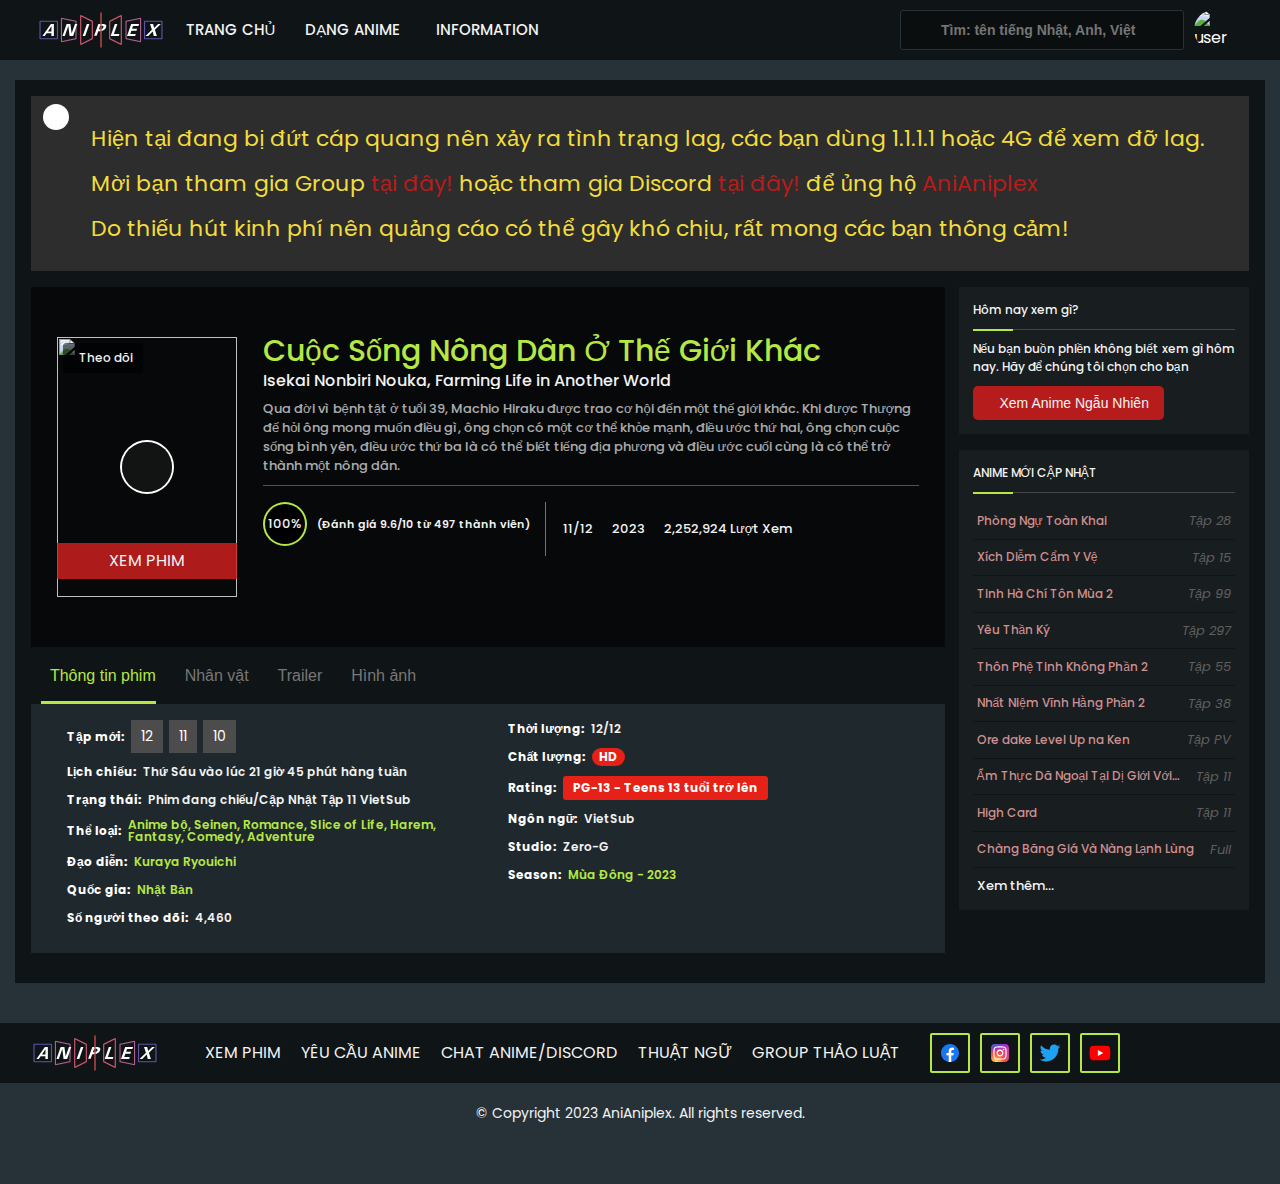
==== src/main/resources/UI/detail.html @ 804df95b "fisrt commit" ====
<!DOCTYPE html>
<html lang="en">
    <head>
        <meta charset="UTF-8" />
        <meta name="viewport" content="width=device-width, initial-scale=1.0" />
        <link rel="icon" href="./assets/images/zyro-ico.ico" type="image/x-icon" />
        <title>Anime Vietsub Online - AniAniplex</title>
        <link rel="stylesheet" href="./assets/css/GridSystem.css" />
        <link rel="stylesheet" href="./assets/css/base.css" />
        <link rel="stylesheet" href="./assets/css/navbar.css" />
        <link rel="stylesheet" href="./assets/css/container.css" />
        <link rel="stylesheet" href="./assets/css/detail.css" />
        <link
            rel="stylesheet"
            href="https://cdnjs.cloudflare.com/ajax/libs/font-awesome/6.3.0/css/all.min.css"
            integrity="sha512-SzlrxWUlpfuzQ+pcUCosxcglQRNAq/DZjVsC0lE40xsADsfeQoEypE+enwcOiGjk/bSuGGKHEyjSoQ1zVisanQ=="
            crossorigin="anonymous"
            referrerpolicy="no-referrer"
        />
        <script
            src="https://cdn.jsdelivr.net/npm/bootstrap@5.3.0-alpha1/dist/js/bootstrap.bundle.min.js"
            integrity="sha384-w76AqPfDkMBDXo30jS1Sgez6pr3x5MlQ1ZAGC+nuZB+EYdgRZgiwxhTBTkF7CXvN"
            crossorigin="anonymous"
        ></script>
    </head>
    <body>
        <nav class="navbar">
            <div class="wrapper">
                <div class="logo">
                    <a href="./index.html" class="logo-link"><img src="./assets/images/Aniplex-Logo.wine.svg" class="logo-img" alt="logo" /></a>
                </div>
                <input class="d-none" type="radio" name="slider" id="menu-btn" />
                <input class="d-none" type="radio" name="slider" id="close-btn" />
                <ul class="nav-links">
                    <label for="close-btn" class="btn close-btn"><i class="fas fa-times"></i></label>
                    <li class="nav__item-desktop hideOnDesktop">
                        <input class="d-none" type="checkbox" id="showDrop1" />
                        <label for="showDrop1" class="d-flex align-items-center user-name-mobile cursor-pointer flex-nowrap">
                            <div class="user-image">
                                <img src="https://cdn.discordapp.com/attachments/1059014105777848341/1089228843673469049/pixel_1.jpg" alt="user_image" />
                            </div>
                            <span>Chào Kobayashi!</span>
                            <i class="fa-solid fa-angle-down color-primary2"></i>
                        </label>
                        <ul class="drop-menu row mg-0 pt-10">
                            <li class="m-4 w-100">
                                <a href="./accountCenter.html"><i class="fa-solid fa-user"></i>Thông tin tài khoản</a>
                            </li>
                            <li class="m-4 w-100">
                                <a href="favorites.html"><i class="fa-solid fa-film"></i>Hộp phim</a>
                            </li>
                            <li class="m-4 w-100">
                                <a href="#"><i class="fa-solid fa-clock-rotate-left"></i>Lịch sử</a>
                            </li>
                            <li class="m-4 w-100">
                                <a href="#"><i class="fa-solid fa-right-from-bracket"></i>Thoát</a>
                            </li>
                        </ul>
                    </li>
                    <li><a href="#">TRANG CHỦ</a></li>
                    <li class="nav__item-desktop">
                        <a href="#" class="desktop-item">DẠNG ANIME <i class="fa-solid fa-angle-down iconNavDesktop"></i></a>
                        <input class="d-none" type="checkbox" id="showDrop2" />
                        <label for="showDrop2" class="mobile-item">DẠNG ANIME <i class="fa-solid fa-angle-down iconNavMobile"></i></label>
                        <ul class="drop-menu row mg-0">
                            <li class="m-4 w-100"><a href="#">TV Series</a></li>
                            <li class="m-4 w-100"><a href="#">Movie/OVA</a></li>
                            <li class="m-4 w-100"><a href="#">HH Trung Quóc</a></li>
                            <li class="m-4 w-100"><a href="#">Anime sắp chiếu</a></li>
                            <li class="m-4 w-100"><a href="#">Anime Đang Chiếu</a></li>
                            <li class="m-4 w-100"><a href="#">Anime trọn bộ</a></li>
                        </ul>
                    </li>
                    <li class="nav__item-desktop">
                        <a href="#" class="desktop-item">INFORMATION <i class="fa-solid fa-angle-down iconNavDesktop"></i></a>
                        <input class="d-none" type="checkbox" id="showMega" />
                        <label for="showMega" class="mobile-item">INFORMATION <i class="fa-solid fa-angle-down iconNavMobile"></i></label>
                        <div class="mega-box">
                            <div class="content">
                                <div class="row d-block">
                                    <img src="./assets/images/pixel.jpg" alt="" />
                                </div>
                                <div class="row d-block">
                                    <header>Design Services</header>
                                    <ul class="mega-links">
                                        <li><a href="#">Graphics</a></li>
                                        <li><a href="#">Vectors</a></li>
                                        <li><a href="#">Business cards</a></li>
                                        <li><a href="#">Custom logo</a></li>
                                    </ul>
                                </div>
                                <div class="row d-block">
                                    <header>Email Services</header>
                                    <ul class="mega-links">
                                        <li><a href="#">Personal Email</a></li>
                                        <li><a href="#">Business Email</a></li>
                                        <li><a href="#">Mobile Email</a></li>
                                        <li><a href="#">Web Marketing</a></li>
                                    </ul>
                                </div>
                                <div class="row d-block">
                                    <header>Security services</header>
                                    <ul class="mega-links">
                                        <li><a href="#">Site Seal</a></li>
                                        <li><a href="#">VPS Hosting</a></li>
                                        <li><a href="#">Privacy Seal</a></li>
                                        <li><a href="#">Website design</a></li>
                                    </ul>
                                </div>
                            </div>
                        </div>
                    </li>
                    <li class="nav-right d-flex align-items-center">
                        <div class="nav-search desktop-item">
                            <div class="nav-search-wrapper d-flex align-items-center">
                                <div class="nav-search-icon">
                                    <i class="fa-solid fa-magnifying-glass"></i>
                                </div>
                                <div class="nav-search-input">
                                    <input type="text" placeholder="Tìm: tên tiếng Nhật, Anh, Việt" />
                                </div>
                                <div class="nav-search-icon nav-search-close">
                                    <i class="fa-solid fa-xmark cursor-pointer p-4"></i>
                                </div>
                            </div>
                        </div>
                        <!-- <div class="nav__account">
                            <div class="nav__account-btn">
                                <a href="#">Đăng nhập</a>
                            </div>
                        </div> -->
                    </li>
                    <div class="dropdown hideOnMobile">
                        <label for="checkshow" class="dropdown-title">
                            <div class="user-image">
                                <img src="https://cdn.discordapp.com/attachments/1059014105777848341/1089228843673469049/pixel_1.jpg" alt="user_image" />
                            </div>
                            <div class="nav-user-icon">
                                <i class="fa-solid fa-chevron-down"></i>
                            </div>
                        </label>
                        <input type="checkbox" id="checkshow" />
                        <ul class="menu">
                            <li class="user-name">Chào Kobayashi!</li>
                            <li>
                                <a href="./accountCenter.html"><i class="fa-solid fa-user"></i>Thông tin tài khoản</a>
                            </li>
                            <li>
                                <a href="favorites.html"><i class="fa-solid fa-film"></i>Hộp phim</a>
                            </li>
                            <li>
                                <a href="#"><i class="fa-solid fa-clock-rotate-left"></i>Lịch sử</a>
                            </li>
                            <li>
                                <a href="#"><i class="fa-solid fa-right-from-bracket"></i>Thoát</a>
                            </li>
                        </ul>
                    </div>
                </ul>
                <div class="nav-search hideOnDesktop">
                    <div class="nav-search-wrapper d-flex align-items-center">
                        <div class="nav-search-icon">
                            <i class="fa-solid fa-magnifying-glass"></i>
                        </div>
                        <div class="nav-search-input">
                            <input type="text" placeholder="Tìm: tên tiếng Nhật, Anh, Việt" />
                        </div>
                        <div class="nav-search-icon nav-search-close">
                            <i class="fa-solid fa-xmark cursor-pointer p-4"></i>
                        </div>
                    </div>
                </div>
                <label for="menu-btn" class="btn menu-btn"><i class="fas fa-bars"></i></label>
            </div>
        </nav>
        <div class="space"></div>
        <div class="container">
            <div class="container-wrapper">
                <div class="container-notify">
                    <div class="teamspeak"><i class="fa-brands fa-teamspeak"></i></div>
                    <div class="notify-title">
                        <i class="fa-solid fa-circle"></i> Hiện tại đang bị đứt cáp quang nên xảy ra tình trạng lag, các bạn dùng 1.1.1.1 hoặc 4G để xem đỡ lag.
                    </div>
                    <div class="notify-title">
                        <i class="fa-solid fa-circle"></i> Mời bạn tham gia Group&nbsp;<a href="" class="link">tại đây!</a>&nbsp;hoặc tham gia Discord<a href="" class="link"
                            >&nbsp;tại đây!&nbsp;</a
                        >để ủng hộ&nbsp;<a href="" class="link">AniAniplex</a>
                    </div>
                    <div class="notify-title"><i class="fa-solid fa-circle"></i> Do thiếu hút kinh phí nên quảng cáo có thể gây khó chịu, rất mong các bạn thông cảm!</div>
                </div>
                <div class="container-viewlist row mg-0 p-0">
                    <article class="l-9 m-12 s-12 xs-12">
                        <div class="anime__container">
                            <div class="anime__container-wrapper">
                                <div class="anime__content" style="--background-img: url('https://cdn.animevietsub.in/data/big_banner/2022/12/08/animevsub-Ob2uhpiLRh.png')">
                                    <div class="anime__content-introduce">
                                        <div class="anime__content-detail">
                                            <div class="anime__content-title">Cuộc Sống Nông Dân Ở Thế Giới Khác</div>
                                            <div class="anime__content-nameJP">Isekai Nonbiri Nouka, Farming Life in Another World</div>
                                            <div class="anime__content-img">
                                                <img src="http://cdn.animevietsub.in/data/poster/2023/01/06/animevsub-cDQCDt5v9X.jpg" alt="" />
                                                <div class="btn-play"><i class="fa-solid fa-play"></i></div>
                                                <div class="blur-opacity"></div>
                                                <div class="contend-img-following"><i class="fa-regular fa-bookmark"></i>&ensp;Theo dõi</div>
                                                <div class="xemphim">XEM PHIM</div>
                                            </div>
                                            <div class="anime__content-description">
                                                Qua đời vì bệnh tật ở tuổi 39, Machio Hiraku được trao cơ hội đến một thế giới khác. Khi được Thượng đế hỏi ông mong muốn điều gì,
                                                ông chọn có một cơ thể khỏe mạnh, điều ước thứ hai, ông chọn cuộc sống bình yên, điều ước thứ ba là có thể biết tiếng địa phương và
                                                điều ước cuối cùng là có thể trở thành một nông dân.
                                            </div>
                                        </div>
                                        <div class="anime__content-evaluate">
                                            <div class="evaluate-left">
                                                <div class="evaluate-percent"><span>100%</span></div>
                                                <div class="evaluate-rate">
                                                    <div class="evaluate-star">
                                                        <i class="fa-solid fa-star"></i>
                                                        <i class="fa-solid fa-star"></i>
                                                        <i class="fa-solid fa-star"></i>
                                                        <i class="fa-solid fa-star"></i>
                                                        <i class="fa-solid fa-star"></i>
                                                        <i class="fa-solid fa-star"></i>
                                                        <i class="fa-solid fa-star"></i>
                                                        <i class="fa-solid fa-star"></i>
                                                        <i class="fa-solid fa-star"></i>
                                                        <i class="fa-solid fa-star"></i>
                                                    </div>
                                                    <div class="evaluate-user">(Đánh giá 9.6/10 từ 497 thành viên)</div>
                                                </div>
                                            </div>
                                            <div class="evaluate-right">
                                                <div class="evaluate-episode"><i class="fa-regular fa-clock"></i>&nbsp;11/12</div>
                                                <div class="evaluate-year"><i class="fa-regular fa-calendar-days"></i>&nbsp;2023</div>
                                                <div class="evaluate-views"><i class="fa-solid fa-eye"></i>&nbsp;2,252,924 Lượt Xem</div>
                                            </div>
                                        </div>
                                    </div>
                                </div>
                            </div>
                            <div class="MovieTabNav" style="margin-top: 4px">
                                <div class="MovieTabNav">
                                    <ul class="nav nav-tabs" id="myTab" role="tablist">
                                        <li class="nav-item" role="presentation">
                                            <button
                                                class="nav-link active cursor-pointer active-primary"
                                                data-bs-toggle="tab"
                                                data-bs-target="#info-tab"
                                                type="button"
                                                role="tab"
                                                aria-controls="info-tab"
                                                aria-selected="true"
                                            >
                                                <i class="fa-solid fa-file-lines"></i>&nbsp;&nbsp;Thông tin phim
                                            </button>
                                        </li>
                                        <li class="nav-item" role="presentation">
                                            <button
                                                class="nav-link cursor-pointer"
                                                data-bs-toggle="tab"
                                                data-bs-target="#character-tab"
                                                type="button"
                                                role="tab"
                                                aria-controls="character-tab"
                                                aria-selected="false"
                                            >
                                                <i class="fa-solid fa-check-to-slot"></i>&nbsp;&nbsp;Nhân vật
                                            </button>
                                        </li>
                                        <li class="nav-item" role="presentation">
                                            <button
                                                class="nav-link cursor-pointer"
                                                data-bs-toggle="tab"
                                                data-bs-target="#trailer-tab"
                                                type="button"
                                                role="tab"
                                                aria-controls="trailer-tab"
                                                aria-selected="false"
                                            >
                                                <i class="fa-solid fa-video"></i>&nbsp;&nbsp;Trailer
                                            </button>
                                        </li>
                                        <li class="nav-item" role="presentation">
                                            <button
                                                class="nav-link cursor-pointer"
                                                id="contact-tab"
                                                data-bs-toggle="tab"
                                                data-bs-target="#image-tab"
                                                type="button"
                                                role="tab"
                                                aria-controls="image-tab"
                                                aria-selected="false"
                                            >
                                                <i class="fa-solid fa-image"></i>&nbsp;&nbsp;Hình ảnh
                                            </button>
                                        </li>
                                    </ul>
                                    <div class="tab-content" id="myTabContent">
                                        <div class="tab-pane fade show active" id="info-tab" role="tabpanel" aria-labelledby="home-tab" tabindex="0">
                                            <div class="info-wrapper d-flex align-items-start row mg-0">
                                                <div class="c-6 sm-max-12">
                                                    <ul class="info-list">
                                                        <li>
                                                            <i class="fa-regular fa-circle-dot"></i><strong>Tập mới:</strong>
                                                            <div class="newEpisode">
                                                                <div>12</div>
                                                                <div>11</div>
                                                                <div>10</div>
                                                            </div>
                                                        </li>
                                                        <li>
                                                            <i class="fa-regular fa-circle-dot"></i><strong>Lịch chiếu:</strong>
                                                            <span>Thứ Sáu vào lúc 21 giờ 45 phút hàng tuần</span>
                                                        </li>
                                                        <li>
                                                            <i class="fa-regular fa-circle-dot"></i><strong>Trạng thái:</strong><span>Phim đang chiếu/Cập Nhật Tập 11 VietSub</span>
                                                        </li>
                                                        <li>
                                                            <i class="fa-regular fa-circle-dot"></i><strong>Thể loại:</strong
                                                            ><span class="text-primary1">Anime bộ, Seinen, Romance, Slice of Life, Harem, Fantasy, Comedy, Adventure</span>
                                                        </li>
                                                        <li>
                                                            <i class="fa-regular fa-circle-dot"></i><strong>Đạo diễn:</strong><span class="text-primary1">Kuraya Ryouichi</span>
                                                        </li>
                                                        <li><i class="fa-regular fa-circle-dot"></i><strong>Quốc gia:</strong><span class="text-primary1">Nhật Bản</span></li>
                                                        <li><i class="fa-regular fa-circle-dot"></i><strong>Số người theo dõi:</strong><span>4,460</span></li>
                                                    </ul>
                                                </div>
                                                <div class="c-6 sm-max-12">
                                                    <ul class="info-list">
                                                        <li><i class="fa-regular fa-circle-dot"></i><strong>Thời lượng:</strong><span>12/12</span></li>
                                                        <li>
                                                            <i class="fa-regular fa-circle-dot"></i><strong>Chất lượng:</strong>
                                                            <div class="qualityHD">HD</div>
                                                        </li>
                                                        <li>
                                                            <i class="fa-regular fa-circle-dot"></i><strong>Rating:</strong>
                                                            <div class="rating">PG-13 - Teens 13 tuổi trở lên</div>
                                                        </li>
                                                        <li><i class="fa-regular fa-circle-dot"></i><strong>Ngôn ngữ:</strong><span>VietSub</span></li>
                                                        <li><i class="fa-regular fa-circle-dot"></i><strong>Studio:</strong><span>Zero-G</span></li>
                                                        <li><i class="fa-regular fa-circle-dot"></i><strong>Season:</strong><span class="text-primary1">Mùa Đông - 2023</span></li>
                                                    </ul>
                                                </div>
                                            </div>
                                        </div>
                                        <div class="tab-pane fade" id="character-tab" role="tabpanel" aria-labelledby="profile-tab" tabindex="0">
                                            <div class="character-list">
                                                <div class="character-item">
                                                    <div class="character-wrapper-img">
                                                        <div class="character-img"><i class="fa-solid fa-user"></i></div>
                                                    </div>
                                                    <div class="character-name">Machio Hiraku</div>
                                                </div>
                                                <div class="character-item">
                                                    <div class="character-wrapper-img">
                                                        <div class="character-img"><i class="fa-solid fa-user"></i></div>
                                                    </div>
                                                    <div class="character-name">Ru Rurushi</div>
                                                </div>
                                                <div class="character-item">
                                                    <div class="character-wrapper-img">
                                                        <div class="character-img"><i class="fa-solid fa-user"></i></div>
                                                    </div>
                                                    <div class="character-name">Tia</div>
                                                </div>
                                                <div class="character-item">
                                                    <div class="character-wrapper-img">
                                                        <div class="character-img"><i class="fa-solid fa-user"></i></div>
                                                    </div>
                                                    <div class="character-name">Ria</div>
                                                </div>
                                                <div class="character-item">
                                                    <div class="character-wrapper-img">
                                                        <div class="character-img"><i class="fa-solid fa-user"></i></div>
                                                    </div>
                                                    <div class="character-name">Ann</div>
                                                </div>
                                                <div class="character-item">
                                                    <div class="character-wrapper-img">
                                                        <div class="character-img"><i class="fa-solid fa-user"></i></div>
                                                    </div>
                                                    <div class="character-name">Flora</div>
                                                </div>
                                                <div class="character-item">
                                                    <div class="character-wrapper-img">
                                                        <div class="character-img"><i class="fa-solid fa-user"></i></div>
                                                    </div>
                                                    <div class="character-name">Senna</div>
                                                </div>
                                                <div class="character-item">
                                                    <div class="character-wrapper-img">
                                                        <div class="character-img"><i class="fa-solid fa-user"></i></div>
                                                    </div>
                                                    <div class="character-name">Rasutisumoon</div>
                                                </div>
                                            </div>
                                        </div>
                                        <div class="tab-pane fade" id="trailer-tab" role="tabpanel" aria-labelledby="contact-tab" tabindex="0">
                                            <iframe
                                                width="100%"
                                                height="500px"
                                                src="https://www.youtube.com/embed/iwxPf8SEmEU?start=1"
                                                title="YouTube video player"
                                                frameborder="0"
                                                allow="accelerometer; autoplay; clipboard-write; encrypted-media; gyroscope; picture-in-picture; web-share"
                                                allowfullscreen
                                            ></iframe>
                                        </div>
                                        <div class="tab-pane fade w-100" id="image-tab" role="tabpanel" aria-labelledby="image-tab" tabindex="0">
                                            <img
                                                class="object-fit-contain w-inherit h-inherit"
                                                src="https://cdn.animevietsub.in/data/big_banner/2022/12/08/animevsub-Ob2uhpiLRh.png"
                                                alt=""
                                            />
                                        </div>
                                    </div>
                                </div>
                                <script>
                                    const items = document.querySelectorAll('#myTab button');
                                    items.forEach((item) => {
                                        item.addEventListener('click', () => {
                                            items.forEach((item) => {
                                                item.classList.remove('active-primary');
                                            });
                                            item.classList.add('active-primary');
                                        });
                                    });
                                </script>
                            </div>
                        </div>
                    </article>
                    <aside class="l-3 m-12 s-12 xs-12">
                        <div class="cart">
                            <div class="cart-title">Hôm nay xem gì?</div>
                            <div class="line-cart"><div class="line-primary"></div></div>
                            <div class="cart-body">Nếu bạn buồn phiền không biết xem gì hôm nay. Hãy để chúng tôi chọn cho bạn</div>
                            <button class="btn btn-primary mt-10"><i class="fa-solid fa-play"></i>Xem Anime Ngẫu Nhiên</button>
                        </div>
                        <div class="cart">
                            <div class="cart-title">ANIME MỚI CẬP NHẬT</div>
                            <div class="line-cart"><div class="line-primary"></div></div>
                            <div class="cart-body">
                                <ul class="cart-group">
                                    <li class="cart-group-item">
                                        <span>Phòng Ngự Toàn Khai</span>
                                        <span>Tập 28</span>
                                    </li>
                                    <li class="cart-group-item">
                                        <span>Xích Diễm Cẩm Y Vệ</span>
                                        <span>Tập 15</span>
                                    </li>
                                    <li class="cart-group-item">
                                        <span>Tinh Hà Chí Tôn Mùa 2</span>
                                        <span>Tập 99</span>
                                    </li>
                                    <li class="cart-group-item">
                                        <span>Yêu Thần Ký</span>
                                        <span>Tập 297</span>
                                    </li>
                                    <li class="cart-group-item">
                                        <span>Thôn Phệ Tinh Không Phần 2</span>
                                        <span>Tập 55</span>
                                    </li>
                                    <li class="cart-group-item">
                                        <span>Nhất Niệm Vĩnh Hằng Phần 2</span>
                                        <span>Tập 38</span>
                                    </li>
                                    <li class="cart-group-item">
                                        <span>Ore dake Level Up na Ken</span>
                                        <span>Tập PV</span>
                                    </li>
                                    <li class="cart-group-item">
                                        <span>Ẩm Thực Dã Ngoại Tại Dị Giới Với Kỹ Năng Không Tưởng</span>
                                        <span>Tập 11</span>
                                    </li>
                                    <li class="cart-group-item">
                                        <span>High Card</span>
                                        <span>Tập 11</span>
                                    </li>
                                    <li class="cart-group-item">
                                        <span>Chàng Băng Giá Và Nàng Lạnh Lùng</span>
                                        <span>Full</span>
                                    </li>
                                    <li class="cart-group-item">
                                        <a href="">Xem thêm...</a>
                                    </li>
                                </ul>
                            </div>
                        </div>
                    </aside>
                </div>
            </div>
        </div>
        <div class="space"></div>
        <div class="space"></div>
        <footer id="footer">
            <img src="./assets/images/Aniplex-Logo.wine.svg" alt="" />
            <div class="footer-item">
                <a href="">XEM PHIM</a>
                <a href="">YÊU CẦU ANIME</a>
                <a href="">CHAT ANIME/DISCORD</a>
                <a href="">THUẬT NGỮ</a>
                <a href="">GROUP THẢO LUẬT</a>
            </div>
            <div class="footer-social">
                <a href=""><img src="./assets/images/icon/Facebook-f_Logo-Blue-Logo.wine.svg" alt="" /></a>
                <a href=""><img src="./assets/images/icon/Instagram-Logo.wine.svg" alt="" /></a>
                <a href=""><img src="./assets/images/icon/Twitter-Logo.wine.svg" alt="" /></a>
                <a href=""><img src="./assets/images/icon/YouTube-Icon-Full-Color-Logo.wine.svg" alt="" /></a>
            </div>
        </footer>
        <div class="space"></div>
        <div class="copyright">© Copyright 2023 AniAniplex. All rights reserved.</div>
        <div class="space"></div>
        <div class="space"></div>
        <div class="space"></div>
    </body>
</html>
---- src/main/resources/UI/assets/css/GridSystem.css ----
.grid {
    width: 100%;
    display: block;
    padding: 0;
}

.grid.wide {
    max-width: 1200px;
    margin: 0 auto;
}

.row {
    display: flex;
    flex-wrap: wrap;
    margin-left: -4px;
    margin-right: -4px;
}

.row.no-gutters {
    margin-left: 0;
    margin-right: 0;
}

.col {
    padding-left: 4px;
    padding-right: 4px;
}

.row.no-gutters .col {
    padding-left: 0;
    padding-right: 0;
}

.c-0 {
    display: none;
}

.c-1 {
    flex: 0 0 8.33333%;
    max-width: 8.33333%;
}

.c-2 {
    flex: 0 0 16.66667%;
    max-width: 16.66667%;
}

.c-3 {
    flex: 0 0 25%;
    max-width: 25%;
}

.c-4 {
    flex: 0 0 33.33333%;
    max-width: 33.33333%;
}

.c-5 {
    flex: 0 0 41.66667%;
    max-width: 41.66667%;
}

.c-6 {
    flex: 0 0 50%;
    max-width: 50%;
}

.c-7 {
    flex: 0 0 58.33333%;
    max-width: 58.33333%;
}

.c-8 {
    flex: 0 0 66.66667%;
    max-width: 66.66667%;
}

.c-9 {
    flex: 0 0 75%;
    max-width: 75%;
}

.c-10 {
    flex: 0 0 83.33333%;
    max-width: 83.33333%;
}

.c-11 {
    flex: 0 0 91.66667%;
    max-width: 91.66667%;
}

.c-12 {
    flex: 0 0 100%;
    max-width: 100%;
}

.c-o-1 {
    margin-left: 8.33333%;
}

.c-o-2 {
    margin-left: 16.66667%;
}

.c-o-3 {
    margin-left: 25%;
}

.c-o-4 {
    margin-left: 33.33333%;
}

.c-o-5 {
    margin-left: 41.66667%;
}

.c-o-6 {
    margin-left: 50%;
}

.c-o-7 {
    margin-left: 58.33333%;
}

.c-o-8 {
    margin-left: 66.66667%;
}

.c-o-9 {
    margin-left: 75%;
}

.c-o-10 {
    margin-left: 83.33333%;
}

.c-o-11 {
    margin-left: 91.66667%;
}

/* >= Mobile */
@media (max-width: 499px) {
    .xs-0 {
        display: none;
    }
    .xs-6 {
        flex: 0 0 50%;
        max-width: 50%;
    }
    .xs-12 {
        flex: 0 0 100%;
        max-width: 100%;
    }
}

/* >= Mobile */
@media (min-width: 500px) {
    .s-0 {
        display: none;
    }

    .s-1 {
        flex: 0 0 8.33333%;
        max-width: 8.33333%;
    }

    .s-2 {
        flex: 0 0 16.66667%;
        max-width: 16.66667%;
    }

    .s-20 {
        flex: 0 0 20%;
        max-width: 20%;
    }

    .s-3 {
        flex: 0 0 25%;
        max-width: 25%;
    }

    .s-4 {
        flex: 0 0 33.33333%;
        max-width: 33.33333%;
    }

    .s-5 {
        flex: 0 0 41.66667%;
        max-width: 41.66667%;
    }

    .s-6 {
        flex: 0 0 50%;
        max-width: 50%;
    }

    .s-7 {
        flex: 0 0 58.33333%;
        max-width: 58.33333%;
    }

    .s-8 {
        flex: 0 0 66.66667%;
        max-width: 66.66667%;
    }

    .s-9 {
        flex: 0 0 75%;
        max-width: 75%;
    }

    .s-10 {
        flex: 0 0 83.33333%;
        max-width: 83.33333%;
    }

    .s-11 {
        flex: 0 0 91.66667%;
        max-width: 91.66667%;
    }

    .s-12 {
        flex: 0 0 100%;
        max-width: 100%;
    }
}

/* >= Mobile */
@media (max-width: 669px) {
    .sm-max-6 {
        flex: 0 0 50%;
        max-width: 50%;
    }
    .sm-max-12 {
        flex: 0 0 100%;
        max-width: 100%;
    }
}

/* >= Tablet */
@media (min-width: 670px) {
    .row {
        margin-left: -8px;
        margin-right: -8px;
    }

    .col {
        padding-left: 8px;
        padding-right: 8px;
    }

    .sm-0 {
        display: none;
    }

    .sm-1,
    .sm-2,
    .sm-3,
    .sm-4,
    .sm-5,
    .sm-6,
    .sm-7,
    .sm-8,
    .sm-9,
    .sm-10,
    .sm-11,
    .sm-12 {
        display: block;
    }

    .sm-1 {
        flex: 0 0 8.33333%;
        max-width: 8.33333%;
    }

    .sm-2 {
        flex: 0 0 16.66667%;
        max-width: 16.66667%;
    }

    .sm-20 {
        flex: 0 0 20%;
        max-width: 20%;
    }

    .sm-3 {
        flex: 0 0 25%;
        max-width: 25%;
    }

    .sm-4 {
        flex: 0 0 33.33333%;
        max-width: 33.33333%;
    }

    .sm-5 {
        flex: 0 0 41.66667%;
        max-width: 41.66667%;
    }

    .sm-6 {
        flex: 0 0 50%;
        max-width: 50%;
    }

    .sm-7 {
        flex: 0 0 58.33333%;
        max-width: 58.33333%;
    }

    .sm-8 {
        flex: 0 0 66.66667%;
        max-width: 66.66667%;
    }

    .sm-9 {
        flex: 0 0 75%;
        max-width: 75%;
    }

    .sm-10 {
        flex: 0 0 83.33333%;
        max-width: 83.33333%;
    }

    .sm-11 {
        flex: 0 0 91.66667%;
        max-width: 91.66667%;
    }

    .sm-12 {
        flex: 0 0 100%;
        max-width: 100%;
    }

    .sm-12 {
        flex: 0 0 100%;
        max-width: 100%;
    }

    .sm-o-1 {
        margin-left: 8.33333%;
    }

    .sm-o-2 {
        margin-left: 16.66667%;
    }

    .sm-o-3 {
        margin-left: 25%;
    }

    .sm-o-4 {
        margin-left: 33.33333%;
    }

    .sm-o-5 {
        margin-left: 41.66667%;
    }

    .sm-o-6 {
        margin-left: 50%;
    }

    .sm-o-7 {
        margin-left: 58.33333%;
    }

    .sm-o-8 {
        margin-left: 66.66667%;
    }

    .sm-o-9 {
        margin-left: 75%;
    }

    .sm-o-10 {
        margin-left: 83.33333%;
    }

    .sm-o-11 {
        margin-left: 91.66667%;
    }
}
/* >= Tablet */
@media (min-width: 970px) {
    .row {
        margin-left: -8px;
        margin-right: -8px;
    }

    .col {
        padding-left: 8px;
        padding-right: 8px;
    }

    .m-0 {
        display: none;
    }

    .m-1,
    .m-2,
    .m-3,
    .m-4,
    .m-5,
    .m-6,
    .m-7,
    .m-8,
    .m-9,
    .m-10,
    .m-11,
    .m-12 {
        display: block;
    }

    .m-1 {
        flex: 0 0 8.33333%;
        max-width: 8.33333%;
    }

    .m-2 {
        flex: 0 0 16.66667%;
        max-width: 16.66667%;
    }

    .m-20 {
        flex: 0 0 20%;
        max-width: 20%;
    }

    .m-3 {
        flex: 0 0 25%;
        max-width: 25%;
    }

    .m-4 {
        flex: 0 0 33.33333%;
        max-width: 33.33333%;
    }

    .m-5 {
        flex: 0 0 41.66667%;
        max-width: 41.66667%;
    }

    .m-6 {
        flex: 0 0 50%;
        max-width: 50%;
    }

    .m-7 {
        flex: 0 0 58.33333%;
        max-width: 58.33333%;
    }

    .m-8 {
        flex: 0 0 66.66667%;
        max-width: 66.66667%;
    }

    .m-9 {
        flex: 0 0 75%;
        max-width: 75%;
    }

    .m-10 {
        flex: 0 0 83.33333%;
        max-width: 83.33333%;
    }

    .m-11 {
        flex: 0 0 91.66667%;
        max-width: 91.66667%;
    }

    .m-12 {
        flex: 0 0 100%;
        max-width: 100%;
    }

    .m-12 {
        flex: 0 0 100%;
        max-width: 100%;
    }

    .m-o-1 {
        margin-left: 8.33333%;
    }

    .m-o-2 {
        margin-left: 16.66667%;
    }

    .m-o-3 {
        margin-left: 25%;
    }

    .m-o-4 {
        margin-left: 33.33333%;
    }

    .m-o-5 {
        margin-left: 41.66667%;
    }

    .m-o-6 {
        margin-left: 50%;
    }

    .m-o-7 {
        margin-left: 58.33333%;
    }

    .m-o-8 {
        margin-left: 66.66667%;
    }

    .m-o-9 {
        margin-left: 75%;
    }

    .m-o-10 {
        margin-left: 83.33333%;
    }

    .m-o-11 {
        margin-left: 91.66667%;
    }
}

/* PC medium resolution > */
@media (min-width: 1113px) {
    .row {
        margin-left: -12px;
        margin-right: -12px;
    }

    .row.sm-gutter {
        margin-left: -5px;
        margin-right: -5px;
    }

    .col {
        padding-left: 12px;
        padding-right: 12px;
    }

    .row.sm-gutter .col {
        padding-left: 5px;
        padding-right: 5px;
    }

    .l-0 {
        display: none;
    }

    .l-1,
    .l-2,
    .l-2-4,
    .l-3,
    .l-4,
    .l-5,
    .l-6,
    .l-7,
    .l-8,
    .l-9,
    .l-10,
    .l-11,
    .l-12 {
        display: block;
    }

    .l-1 {
        flex: 0 0 8.33333%;
        max-width: 8.33333%;
    }

    .l-2 {
        flex: 0 0 16.66667%;
        max-width: 16.66667%;
    }

    .l-2-4 {
        flex: 0 0 20%;
        max-width: 20%;
    }

    .l-3 {
        flex: 0 0 25%;
        max-width: 25%;
    }

    .l-20 {
        flex: 0 0 20%;
        max-width: 20%;
    }

    .l-4 {
        flex: 0 0 33.33333%;
        max-width: 33.33333%;
    }

    .l-5 {
        flex: 0 0 41.66667%;
        max-width: 41.66667%;
    }

    .l-6 {
        flex: 0 0 50%;
        max-width: 50%;
    }

    .l-7 {
        flex: 0 0 58.33333%;
        max-width: 58.33333%;
    }

    .l-8 {
        flex: 0 0 66.66667%;
        max-width: 66.66667%;
    }

    .l-9 {
        flex: 0 0 75%;
        max-width: 75%;
    }

    .l-10 {
        flex: 0 0 83.33333%;
        max-width: 83.33333%;
    }

    .l-11 {
        flex: 0 0 91.66667%;
        max-width: 91.66667%;
    }

    .l-12 {
        flex: 0 0 100%;
        max-width: 100%;
    }

    .l-o-1 {
        margin-left: 8.33333%;
    }

    .l-o-2 {
        margin-left: 16.66667%;
    }

    .l-o-3 {
        margin-left: 25%;
    }

    .l-o-4 {
        margin-left: 33.33333%;
    }

    .l-o-5 {
        margin-left: 41.66667%;
    }

    .l-o-6 {
        margin-left: 50%;
    }

    .l-o-7 {
        margin-left: 58.33333%;
    }

    .l-o-8 {
        margin-left: 66.66667%;
    }

    .l-o-9 {
        margin-left: 75%;
    }

    .l-o-10 {
        margin-left: 83.33333%;
    }

    .l-o-11 {
        margin-left: 91.66667%;
    }
}

/* Tablet - PC low resolution */
@media (min-width: 740px) and (max-width: 1023px) {
    .wide {
        width: 644px;
    }
}

/* > PC low resolution */
@media (min-width: 1024px) and (max-width: 1239px) {
    .wide {
        width: 984px;
    }

    .wide .row {
        margin-left: -12px;
        margin-right: -12px;
    }

    .wide .row.sm-gutter {
        margin-left: -5px;
        margin-right: -5px;
    }

    .wide .col {
        padding-left: 12px;
        padding-right: 12px;
    }

    .wide .row.sm-gutter .col {
        padding-left: 5px;
        padding-right: 5px;
    }

    .wide .l-0 {
        display: none;
    }

    .wide .l-1,
    .wide .l-2,
    .wide .l-2-4,
    .wide .l-3,
    .wide .l-4,
    .wide .l-5,
    .wide .l-6,
    .wide .l-7,
    .wide .l-8,
    .wide .l-9,
    .wide .l-10,
    .wide .l-11,
    .wide .l-12 {
        display: block;
    }

    .wide .l-1 {
        flex: 0 0 8.33333%;
        max-width: 8.33333%;
    }

    .wide .l-2 {
        flex: 0 0 16.66667%;
        max-width: 16.66667%;
    }

    .wide .l-2-4 {
        flex: 0 0 20%;
        max-width: 20%;
    }

    .wide .l-3 {
        flex: 0 0 25%;
        max-width: 25%;
    }

    .wide .l-4 {
        flex: 0 0 33.33333%;
        max-width: 33.33333%;
    }

    .wide .l-5 {
        flex: 0 0 41.66667%;
        max-width: 41.66667%;
    }

    .wide .l-6 {
        flex: 0 0 50%;
        max-width: 50%;
    }

    .wide .l-7 {
        flex: 0 0 58.33333%;
        max-width: 58.33333%;
    }

    .wide .l-8 {
        flex: 0 0 66.66667%;
        max-width: 66.66667%;
    }

    .wide .l-9 {
        flex: 0 0 75%;
        max-width: 75%;
    }

    .wide .l-10 {
        flex: 0 0 83.33333%;
        max-width: 83.33333%;
    }

    .wide .l-11 {
        flex: 0 0 91.66667%;
        max-width: 91.66667%;
    }

    .wide .l-12 {
        flex: 0 0 100%;
        max-width: 100%;
    }

    .wide .l-o-1 {
        margin-left: 8.33333%;
    }

    .wide .l-o-2 {
        margin-left: 16.66667%;
    }

    .wide .l-o-3 {
        margin-left: 25%;
    }

    .wide .l-o-4 {
        margin-left: 33.33333%;
    }

    .wide .l-o-5 {
        margin-left: 41.66667%;
    }

    .wide .l-o-6 {
        margin-left: 50%;
    }

    .wide .l-o-7 {
        margin-left: 58.33333%;
    }

    .wide .l-o-8 {
        margin-left: 66.66667%;
    }

    .wide .l-o-9 {
        margin-left: 75%;
    }

    .wide .l-o-10 {
        margin-left: 83.33333%;
    }

    .wide .l-o-11 {
        margin-left: 91.66667%;
    }
}
---- src/main/resources/UI/assets/css/base.css ----
@import url('https://fonts.googleapis.com/css2?family=Poppins:wght@200;300;400;500;600;700&display=swap');
* {
    margin: 0;
    padding: 0;
    box-sizing: border-box;
}
:root {
    --height-navbar: 60px;
    --color-icon: #b5e745;
    --background-container: #0f1416;
    --background-app: #263238;
    --background-color-button: #b71c1c;
    --text-color: #f2f2f2;
    --white-color: #fff;
    --star-color: #f5ec42;
    --gray-color-700: gray;
    --text-color-body: #78909c;
    --background-card: #181d1f;
}
html {
    font-size: 62.5%;
}
body {
    font-family: 'Poppins', sans-serif;
    font-size: 1.6rem;
    line-height: 1.5;
    text-rendering: optimizeSpeed;
    color: var(--text-color);
    background-color: var(--background-app);
}
button,
input,
[tabindex] {
    border: none;
    outline: none;
}
a[href] {
    color: var(--text-color);
    text-decoration: none;
}

a.link {
    color: var(--background-color-button);
}

::-webkit-scrollbar {
    width: 8px;
    height: 8px;
}

::-webkit-scrollbar-track {
    background: #242526;
    /* background: #3a3b3c; */
}

::-webkit-scrollbar-thumb {
    background: var(--background-color-button);
}
.space {
    height: 20px;
    width: 100%;
    background-color: var(--background-app);
}
.pt-10 {
    padding-top: 10px;
}
.pb-10 {
    padding-bottom: 10px;
}
.py-16 {
    padding: 0 16px;
}
.ps-16 {
    padding-left: 16px;
}
.pe-16 {
    padding-right: 16px;
}
.mt-10 {
    margin-top: 10px;
}
.mb-10 {
    margin-bottom: 10px;
}
.mt-16 {
    margin-top: 16px;
}
.mb-16 {
    margin-bottom: 16px;
}
.mr-16 {
    margin-right: 16px;
}
.ml-16 {
    margin-left: 16px;
}
.mx-6 {
    margin: 0 -6px !important;
}
.ml-auto {
    margin-left: auto;
}
.mr-auto {
    margin-right: auto;
}
.text-primary {
    color: var(--background-color-button) !important;
}
.color-primary1 {
    color: var(--background-color-button);
}
.color-primary2 {
    color: var(--color-icon);
}
.mg-0 {
    margin: 0 !important;
}
.p-0 {
    padding: 0 !important;
}
.p-4 {
    padding: 4px;
}
.w-100 {
    width: 100% !important;
}
.w-75 {
    width: 75% !important;
}
.w-50 {
    width: 50% !important;
}
.w-25 {
    width: 25% !important;
}
.h-100 {
    height: 100% !important;
}
.h-75 {
    height: 75% !important;
}
.h-50 {
    height: 50% !important;
}
.h-25 {
    height: 25% !important;
}
.d-none {
    display: none;
}
.d-block {
    display: block;
}
.d-flex {
    display: flex;
}
.d-none {
    display: none;
}
.flex-1 {
    flex: 1;
}
.cursor-pointer {
    cursor: pointer;
}
.align-items-center {
    align-items: center;
}
.justify-content-center {
    justify-content: center;
}
.flex-nowrap {
    flex-wrap: nowrap;
}
.user-select-none {
    user-select: none;
}
.text-center {
    text-align: center;
}
.copyright {
    font-size: 1.4rem;
    text-align: center;
    background-color: var(--background-app) !important;
}
.object-fit-cover {
    object-fit: cover;
}
.object-fit-contain {
    object-fit: contain;
}
.h-inherit {
    height: inherit;
}
.w-inherit {
    width: inherit;
}
---- src/main/resources/UI/assets/css/navbar.css ----
nav {
    /* position: fixed; */
    width: 100%;
    background: rgb(15, 20, 22);
    z-index: 99;
}

nav .wrapper {
    position: relative;
    max-width: 1300px;
    padding: 0px 30px;
    height: 60px;
    margin: auto;
    display: flex;
    align-items: center;
    justify-content: space-between;
}

.logo {
    min-width: 130px;
}
.logo-link {
    display: block;
    height: var(--height-navbar);
}

.logo-img {
    object-fit: cover;
    height: var(--height-navbar);
    width: 100%;
}

.wrapper .nav-links {
    display: inline-flex;
    align-items: center;
    height: 100%;
    width: 100%;
}

.nav-links li {
    list-style: none;
}

.nav-links li a {
    color: #f2f2f2;
    font-size: 1.5rem;
    font-weight: 500;
    padding: 9px 15px;
    border-radius: 5px;
    transition: all 0.3s ease;
}

.nav-links li a:hover {
    background: #3a3b3c;
}

.nav-links .mobile-item {
    display: none;
}

.nav-links .drop-menu {
    position: absolute;
    background: #242526;
    width: 460px;
    line-height: 45px;
    top: 85px;
    opacity: 0;
    visibility: hidden;
    box-shadow: 0 6px 10px rgba(0, 0, 0, 0.15);
}

.nav-links li:hover .drop-menu,
.nav-links li:hover .mega-box {
    transition: all 0.3s ease;
    top: var(--height-navbar);
    opacity: 1;
    visibility: visible;
    z-index: 10;
}

.drop-menu li a {
    display: block;
    width: 100%;
    padding: 0 0 0 15px;
    font-weight: 400;
    border-radius: 0px;
    text-overflow: ellipsis;
    white-space: nowrap;
    overflow: hidden;
}

.mega-box {
    position: absolute;
    left: 0;
    width: 100%;
    padding: 0 30px;
    top: 85px;
    opacity: 0;
    visibility: hidden;
}

.mega-box .content {
    display: flex;
    justify-content: space-between;
    width: 100%;
    padding: 25px 20px;
    background: #242526;
    box-shadow: 0 6px 10px rgba(0, 0, 0, 0.15);
}

.mega-box .content .row {
    width: calc(25% - 30px);
    line-height: 45px;
}

.content .row img {
    width: 100%;
    height: 100%;
    object-fit: cover;
}

.content .row header {
    color: #f2f2f2;
    font-size: 1.8rem;
    font-weight: 500;
}

.content .row .mega-links {
    margin-left: -40px;
    border-left: 1px solid rgba(255, 255, 255, 0.09);
}

.row .mega-links li {
    padding: 0 20px;
}

.row .mega-links li a {
    padding: 0px;
    padding: 0 20px;
    color: #d9d9d9;
    font-size: 1.6rem;
    display: block;
}

.row .mega-links li a:hover {
    color: #f2f2f2;
}

.wrapper .btn {
    color: #fff;
    font-size: 2rem;
    cursor: pointer;
    display: none;
}

.wrapper .btn.close-btn {
    position: absolute;
    right: 18px;
    top: 8px;
    padding: 0 16px;
}
.wrapper .btn.menu-btn {
    padding: 10px;
}
.iconNavDesktop {
    margin-left: 6px;
    color: var(--color-icon);
}

.nav-right {
    margin-left: auto;
    gap: 8px;
}

.nav-search {
    height: 40px;
    background-color: #0a0e0f;
    border: 1px solid #263238;
    border-radius: 3px;
}

.nav-search-wrapper {
    height: 100%;
}

.nav-search-icon {
    position: relative;
    height: 100%;
    width: 40px;
}

.nav-search-close {
    width: 30px;
}

.nav-search-icon i {
    position: absolute;
    top: 50%;
    left: 50%;
    transform: translate(-50%, -50%);
    color: #747474;
}

.nav-search-input {
    height: 100%;
    flex: 1;
}

.nav-search-input input {
    height: 100%;
    border: none;
    outline: none;
    background-color: #0a0e0f;
    font-size: 1.4rem;
    font-weight: 600;
    color: #d9d9d9;
    caret-color: var(--background-color-button);
    width: 100%;
    display: block;
}

.nav__account {
    display: inline-flex;
    align-items: center;
}
.nav__account-btn {
    display: inline-block;
    background-color: var(--background-color-button);
    border-radius: 4px;
}

.nav__account-btn a {
    display: block;
    height: 100%;
    width: 100%;
}
.nav__account-btn + .nav__account-btn {
    margin-left: 8px;
}

.nav-user {
    height: 40px;
    width: 54px;
    gap: 4px;
    cursor: pointer;
    margin-left: 10px;
}

.user-image {
    height: 100%;
    width: 40px;
    border-radius: 50%;
    overflow: hidden;
    flex: 1;
}

.user-image img {
    object-fit: cover;
    height: 100%;
    width: 100%;
}

.nav-user-icon {
    position: relative;
    width: 10px;
    height: 100%;
}

.nav-user-icon i {
    position: absolute;
    top: 50%;
    left: 50%;
    transform: translate(-50%, -50%);
    font-size: 1.4rem;
}

.dropdown {
    position: relative;
    min-width: 30px;
    border-radius: 5px;
    z-index: 100;
    height: 40px;
    margin-left: 10px;
    user-select: none;
}
.dropdown .dropdown-title {
    color: white;
    font-size: 1.6rem;
    display: flex;
    cursor: pointer;
    height: 100%;
    gap: 6px;
}
.dropdown .menu {
    display: none;
    position: absolute;
    top: 52px;
    right: 0;
    min-width: 190px;
    max-width: 300px;
    background-color: var(--background-app);
    list-style: none;
    border-radius: 5px;
    box-shadow: rgba(0, 0, 0, 0.35) 0px 5px 15px;
}
.dropdown .menu:before {
    position: absolute;
    content: '';
    height: 10px;
    width: 10px;
    background: var(--color-icon);
    right: 31px;
    top: -5px;
    transform: rotate(45deg);
    z-index: -1;
}
.dropdown .menu .fa-solid {
    width: 20px;
}
[id^='checkshow']:checked + ul {
    display: block;
}
.dropdown ul li + .dropdown ul li {
    line-height: 24px;
    cursor: pointer;
    border-bottom: 1px solid rgba(0, 0, 0, 0.2);
}
.dropdown ul li a {
    display: block;
    color: #f2f2f2;
    font-size: 1.4rem;
    border-radius: 0;
    transition: all 0.15s ease;
}
.dropdown ul li a:hover,
.dropdown ul li label:hover {
    color: cyan;
}
[id^='checkshow'] {
    display: none;
}
.user-name {
    padding: 10px 15px 4px;
    font-size: 1.5rem;
    font-weight: 500;
    overflow: hidden;
    text-overflow: ellipsis;
    display: -webkit-box;
    -webkit-line-clamp: 2;
    -webkit-box-orient: vertical;
}
@media screen and (min-width: 971px) {
    .nav-links .nav__item-desktop {
        display: flex;
        align-items: center;
        height: 100%;
    }

    .mega-box .content,
    .nav-links .drop-menu {
        border-top: 2px solid var(--color-icon);
    }

    .hideOnDesktop {
        display: none !important;
    }
    .nav-search {
        min-width: 284px;
    }
}
@media screen and (max-width: 970px) {
    .hideOnMobile {
        display: none !important;
    }
    .wrapper .btn {
        display: block;
    }

    nav .wrapper {
        padding: 0 10px;
        gap: 10px;
    }

    .wrapper .nav-links {
        position: fixed;
        height: 100vh;
        width: 100%;
        max-width: 450px;
        top: 0;
        left: -100%;
        background: #242526;
        display: block;
        padding: 50px 10px;
        line-height: 50px;
        overflow-y: auto;
        box-shadow: 0px 15px 15px rgba(0, 0, 0, 0.18);
        transition: all 0.3s ease;
        z-index: 11;
    }

    #menu-btn:checked ~ .nav-links {
        left: 0%;
    }

    /* #menu-btn:checked ~ .btn.menu-btn {
        display: none;
    } */

    #close-btn:checked ~ .btn.menu-btn {
        display: block;
    }

    .nav-links li {
        margin: 15px 10px;
    }

    .nav-links li a {
        padding: 0 20px;
        display: block;
        font-size: 1.7rem;
    }

    .nav-links .drop-menu {
        position: static;
        opacity: 1;
        top: 65px;
        visibility: visible;
        padding-left: 20px;
        width: 100%;
        max-height: 0px;
        overflow: hidden;
        box-shadow: none;
        transition: all 0.3s ease;
    }
    [id^='showDrop']:checked ~ .drop-menu,
    [id^='showMega']:checked ~ .mega-box {
        max-height: 100%;
    }

    .nav-links .desktop-item {
        display: none;
    }

    .nav-links .mobile-item {
        position: relative;
        display: block;
        font-size: 1.7rem;
        color: #f2f2f2;
        font-weight: 500;
        padding-left: 20px;
        cursor: pointer;
        border-radius: 5px;
        user-select: none;
        transition: all 0.3s ease;
    }

    .nav-links .mobile-item:hover {
        background: #3a3b3c;
    }

    .drop-menu li {
        margin: 0;
    }

    .drop-menu li a {
        border-radius: 5px;
        font-size: 1.6rem;
    }

    .mega-box {
        position: static;
        top: 65px;
        opacity: 1;
        visibility: visible;
        padding: 0 20px;
        max-height: 0px;
        overflow: hidden;
        transition: all 0.3s ease;
    }

    .mega-box .content {
        box-shadow: none;
        flex-direction: column;
        padding: 20px 20px 0 20px;
    }

    .mega-box .content .row {
        width: 100%;
        margin-bottom: 15px;
        border-top: 1px solid rgba(255, 255, 255, 0.08);
    }

    .mega-box .content .row:nth-child(1),
    .mega-box .content .row:nth-child(2) {
        border-top: 0px;
    }

    .content .row .mega-links {
        border-left: 0px;
        padding-left: 15px;
    }

    .row .mega-links li {
        margin: 0;
    }

    .content .row header {
        font-size: 1.8rem;
    }

    .iconNavMobile {
        position: absolute;
        top: 50%;
        transform: translateY(-50%);
        right: 16px;
        color: var(--color-icon);
    }
    .nav-search {
        width: 400px;
    }

    .user-image {
        flex: none;
        height: 40px;
    }

    .dropdown {
        margin: 15px 10px;
        padding: 0 20px;
    }
    .user-name-mobile {
        padding: 0 15px;
        font-size: 1.9rem;
    }
    .user-name-mobile span {
        display: block;
        flex: 1;
        margin-left: 12px;
        line-height: 20px;
        overflow: hidden;
        text-overflow: ellipsis;
        display: -webkit-box;
        -webkit-line-clamp: 2;
        -webkit-box-orient: vertical;
    }
    .nav-links .drop-menu li a .fa-solid {
        width: 30px;
    }
}

/* FOOTER */
#footer {
    display: flex;
    align-items: center;
    justify-content: start;
    flex-wrap: wrap;
    gap: 20px;
    max-width: 1250px;
    width: 100%;
    background-color: var(--background-container);
    margin: 0 auto !important;
    overflow: hidden;
    user-select: none;
}
#footer > img {
    height: 60px;
}
.footer-item {
    display: flex;
    align-items: center;
    flex-wrap: wrap;
}
.footer-item a {
    display: block;
    padding: 10px;
    border-radius: 6px;
    white-space: nowrap;
}
.footer-item a:hover {
    background-color: #3a3b3c;
}
.footer-social {
    display: flex;
    align-items: center;
    gap: 10px;
    margin-right: 30px;
}

.footer-social img {
    position: absolute;
    top: 50%;
    left: 50%;
    transform: translate(-50%, -50%);
    width: 27px;
    height: 27px;
}
.footer-social a {
    position: relative;
    display: inline-block;
    height: 40px;
    width: 40px;
    border: 2px solid var(--color-icon);
    border-radius: 2px;
}

/* FOOTER */
---- src/main/resources/UI/assets/css/container.css ----
.container {
    /* position: relative; */
    width: 100%;
    background-color: var(--background-app);
}

.container-wrapper {
    /* position: absolute;
    left: 50%;
    transform: translateX(-50%);
    top: 16px; */
    margin: 0 auto;
    background-color: var(--background-container);
    max-width: 1250px;
    width: 100%;
    padding: 16px;
    padding-bottom: 30px;
}

.container-notify {
    position: relative;
    width: 100%;
    background-color: #2d2d2d;
    padding: 20px;
    margin-bottom: 16px;
}
.container-notify .notify-title {
    position: relative;
    color: #f3dd3d;
    font-size: 2.2rem;
    margin-left: 40px;
    padding: 6px 0;
}
.fa-circle {
    position: absolute;
    top: 50%;
    transform: translateY(-50%);
    left: -20px;
    font-size: 0.6rem;
    color: #fff;
}
.teamspeak {
    display: flex;
    justify-content: center;
    align-items: center;
    position: absolute;
    top: 8px;
    left: 12px;
    background-color: #fff;
    width: 26px;
    height: 26px;
    border-radius: 100rem;
    font-size: 2rem;
    color: #000;
}

.container-slider {
    margin: 0 -10px;
    margin-bottom: 16px;
}
.container-slider .slider-item {
    position: relative;
    margin: 0 10px;
    border-radius: 2px;
    overflow: hidden;
    cursor: pointer;
}

.container-slider .slider-item img {
    width: 100%;
    height: 100%;
    object-fit: cover;
}
.container-slider .slider-item .item-name {
    position: absolute;
    left: 50%;
    bottom: 10px;
    transform: translateX(-50%);
    color: #f6f6f6;
    font-size: 1.2rem;
    font-weight: 500;
    width: inherit;
    text-align: center;
    padding: 0 6px;
    z-index: 11;
}
.container-slider .slider-item .rate {
    position: absolute;
    top: 6px;
    left: 6px;
    padding: 6px 10px;
    color: var(--star-color);
    background-color: rgba(0, 0, 0, 0.65);
    white-space: nowrap;
    border-radius: 50rem;
    font-size: 1.2rem;
}
.container-slider .slider-item .episode {
    position: absolute;
    top: 4px;
    right: 4px;
    color: #fff;
    font-size: 1.3rem;
    font-weight: 600;
    border-radius: 100rem;
    padding: 10px;
    width: 42px;
    height: 42px;
    text-align: center;
    background: rgba(183, 28, 28, 0.9);
}
.container-slider .slider-item .episode div {
    line-height: 14px;
    height: 14px;
    width: 20px;
}
.container-slider .slider-item .background-gradient {
    position: absolute;
    top: 0;
    left: 0;
    width: inherit;
    height: inherit;
    background: linear-gradient(to bottom, transparent 10%, rgba(0, 0, 0, 0.5));
    z-index: 10;
    transition: all 0.2s ease;
}

.icon-play {
    position: absolute;
    top: 50%;
    left: 50%;
    transform: translate(-50%, -50%);
    width: 48px;
    height: 48px;
    border-radius: 100rem;
    border: 2px solid #ccc;
    background-color: rgba(30, 30, 30, 0.5);
    scale: 0;
}

.icon-play i {
    position: absolute;
    top: 50%;
    left: 54%;
    transform: translate(-50%, -50%);
    font-size: 2rem;
    color: rgb(219, 219, 219);
}

.slider-item:hover .background-gradient,
.slider-item:hover .icon-play {
    background: linear-gradient(to bottom, rgba(0, 0, 0, 0.5), rgba(0, 0, 0, 0.5));
    scale: 1;
}

.container-viewlist {
    width: 100%;
}

.viewlist-slider {
    width: 100%;
    margin-bottom: 20px;
}

.viewlist-item {
    position: relative;
    width: auto;
    height: 400px !important;
}
.viewlist-item img {
    width: 100%;
    height: 100%;
    object-fit: cover;
    object-position: top;
}
.viewlist-item .background-filter {
    position: absolute;
    width: inherit;
    height: inherit;
    background-color: rgba(0, 0, 0, 0.15);
    z-index: 10;
}

.viewlist-item .viewlist-group {
    position: absolute;
    top: 0;
    left: 0;
    height: inherit;
    width: 60%;
    background-color: rgba(0, 0, 0, 0.45);
    color: #fff;
    padding: 16px 20px;
    z-index: 11;
    user-select: none;
}
.viewlist-item .viewlist-group > div {
    margin-bottom: 4px;
}
.viewlist-name {
    font-size: 3rem;
    font-weight: 500;
    overflow: hidden;
    text-overflow: ellipsis;
    display: -webkit-box;
    -webkit-line-clamp: 2;
    -webkit-box-orient: vertical;
}

.viewlist-series {
    display: flex;
    align-items: center;
    flex-wrap: wrap;
    font-size: 1.4rem;
    font-weight: 500;
}
.viewlist-series > div {
    margin-right: 20px;
    margin-bottom: 10px;
}

.viewlist-rate,
.viewlist-studio i,
.viewlist-category i {
    color: var(--color-icon);
}

.viewlist-episode {
    color: #e3e3e3;
}

.viewlist-episode i,
.viewlist-year i {
    color: var(--gray-color-700);
}

.viewlist-quality {
    padding: 3px 14px;
    background-color: var(--background-color-button);
    border-radius: 50rem;
}

.viewlist-description {
    font-size: 1.5rem;
    color: #e3e3e3;
    overflow: hidden;
    text-overflow: ellipsis;
    display: -webkit-box;
    -webkit-line-clamp: 2;
    -webkit-box-orient: vertical;
}

.viewlist-studio,
.viewlist-category {
    font-size: 1.4rem;
    font-weight: 500;
    color: #e3e3e3;
    overflow: hidden;
    text-overflow: ellipsis;
    display: -webkit-box;
    -webkit-line-clamp: 3;
    -webkit-box-orient: vertical;
}
.viewlist-studio span > span,
.viewlist-category span > span {
    color: #b0b0b0;
}
.viewlist-caster {
    display: flex;
    align-items: center;
    gap: 12px;
}
.caster-item {
    position: relative;
    width: 40px;
    height: 40px;
    border-radius: 100rem;
    background-color: rgba(0, 0, 0, 0.4);
}
.caster-item i {
    position: absolute;
    top: 50%;
    left: 50%;
    transform: translate(-50%, -50%);
}

.caster-more {
    position: relative;
    border: 2px solid var(--color-icon);
    width: 40px;
    height: 40px;
    cursor: pointer;
}
.caster-more i {
    position: absolute;
    top: 50%;
    left: 50%;
    transform: translate(-50%, -50%);
    color: var(--color-icon);
}
.btn-primary {
    color: #f2f2f2;
    font-size: 1.8rem;
    font-weight: 500;
    padding: 9px 15px;
    border-radius: 5px;
    background-color: var(--background-color-button);
    cursor: pointer;
    transition: all 0.2s ease;
}
.btn-primary:hover {
    background: #3a3b3c;
}

.slick-dots {
    position: absolute;
    bottom: 12px;
    right: 16px;
    display: flex !important;
    align-items: center;
    justify-content: center;
    gap: 0 20px;
    list-style: none;
}

.slick-dots button {
    width: 12px;
    height: 12px;
    border-radius: 100rem;
    background-color: gray;
    font-size: 0;
    border: none;
    outline: none;
    transition: all 0.2s linear;
}

.slick-dots .slick-active button {
    background-color: var(--background-color-button);
}

.slick-arrow {
    position: absolute;
    top: 50%;
    transform: translateY(-50%);
    border: none;
    width: 30px;
    height: 30px;
    display: flex;
    justify-content: center;
    align-items: center;
    font-size: 1.6rem;
    line-height: 1;
    z-index: 5;
    transition: all 0.2s linear;
    color: #fff;
    background-color: var(--background-color-button);
}

.slick-arrow:hover {
    background-color: rgba(61, 61, 61, 0.5);
    color: var(--background-color-button);
}

.slick-prev {
    left: 10px;
}

.slick-next {
    right: 8px;
}

.cart {
    background-color: var(--background-card);
    padding: 14px;
    margin-bottom: 16px;
}

.cart-title,
.cart-body {
    font-size: 1.2rem;
    font-weight: 500;
}
.line-cart {
    position: relative;
    border-bottom: 1px solid rgb(70, 70, 70);
    margin: 10px 0;
}
.line-primary {
    position: absolute;
    left: 0;
    width: 40px;
    height: 2px;
    background-color: var(--color-icon);
}
.cart .btn-primary {
    font-size: 1.4rem;
    font-weight: 500;
}
.cart .btn-primary i {
    margin-right: 12px;
    font-size: 1rem;
}
.cart-group {
    list-style: none;
}
.cart-group-item {
    display: flex;
    align-items: center;
    justify-content: space-between;
    flex-wrap: nowrap;
    gap: 12px;
    padding: 8px 4px;
    border-bottom: 1px solid var(--background-container);
    cursor: pointer;
}
.cart-group-item:hover {
    border-left: 4px solid var(--background-color-button);
}
.cart-group-item:last-child {
    font-size: 1.3rem;
    border: unset;
    color: #cccccc;
    padding-bottom: 0;
}
.cart-group-item span:first-child {
    color: #ce9090;
    font-size: 1.2rem;
    font-weight: 500;
    white-space: nowrap;
    overflow: hidden;
    text-overflow: ellipsis;
}
.cart-group-item span:last-child {
    font-size: 1.3rem;
    font-weight: 400;
    white-space: nowrap;
    color: #5f5f5f;
    font-style: italic;
}

.container-listAni {
}

.listAni-wrapper {
    margin-bottom: 30px;
}

.listAni-wrapper:last-child {
    margin-bottom: 0;
}

.listAni-header {
    display: flex;
    align-items: center;
    flex-wrap: wrap;
    margin-bottom: 24px;
    gap: 30px;
}

.listAni-category {
    display: flex;
    align-items: center;
    gap: 30px;
    flex-wrap: wrap;
}
.listAni-category > div {
    cursor: pointer;
    font-weight: 400;
    transition: all 0.2s ease;
    padding: 4px 0;
    white-space: nowrap;
    color: var(--text-color-body);
}

.listAni-category > div:hover {
    color: var(--background-color-button);
}

.listAni-body .listAni-item {
    position: relative;
    border-radius: 2px;
    overflow: hidden;
    transition: all 0.2s ease;
    user-select: none;
    margin: 0 6px;
    margin-bottom: 16px;
    cursor: pointer;
}
.listAni-item img {
    width: 100%;
    height: 100%;
    object-fit: cover;
}
.listAni-item .item-name {
    color: #f6f6f6;
    font-size: 1.4rem;
    font-weight: 500;
    width: inherit;
    text-align: center;
    padding: 0 6px;
    white-space: nowrap;
    overflow: hidden;
    text-overflow: ellipsis;
    z-index: 11;
}
.listAni-item .item-views {
    font-size: 1.2rem;
    text-align: center;
    color: var(--text-color-body);
}

.listAni-item .rate {
    position: absolute;
    top: 6px;
    left: 6px;
    padding: 6px 10px;
    color: var(--star-color);
    background-color: rgba(0, 0, 0, 0.65);
    white-space: nowrap;
    border-radius: 50rem;
    font-size: 1.2rem;
}
.listAni-item .episode {
    position: absolute;
    top: 4px;
    right: 4px;
    color: #fff;
    font-size: 1.3rem;
    font-weight: 600;
    border-radius: 100rem;
    padding: 10px;
    width: 42px;
    height: 42px;
    text-align: center;
    background: rgba(183, 28, 28, 0.9);
}
.listAni-item .episode div {
    line-height: 14px;
    height: 14px;
    width: 20px;
}

.listAni-footer .more {
    width: 100%;
    color: var(--text-color-body);
    background-color: var(--background-card);
    text-align: center;
    color: var(--text-color);
    font-size: 1.8rem;
    font-weight: 500;
    padding: 10px 0;
    cursor: pointer;
    transition: color 0.1s ease;
}
.listAni-footer .more:hover {
    color: var(--background-color-button);
}
.listAni-item .item-image {
    position: relative;
}
.listAni-item .background-gradient {
    position: absolute;
    top: 0;
    left: 0;
    width: 100%;
    height: calc(100% - 7px);
    background: transparent;
    z-index: 10;
    transition: all 0.2s ease;
}
.listAni-item:hover .background-gradient,
.listAni-item:hover .icon-play {
    scale: 1;
    background: rgba(0, 0, 0, 0.3);
}
aside > div {
    width: calc(100% - 14px);
    float: right;
}
@media screen and (max-width: 1113px) {
    .listAni-header {
        gap: 12px;
    }
    .listAni-category {
        gap: 0;
    }
    .listAni-category > div {
        margin-right: 24px;
    }
    aside > div {
        width: 100%;
    }
    aside {
        margin-top: 30px;
    }
}
@media screen and (max-width: 970px) {
    .viewlist-caster {
        display: none;
    }
}
---- src/main/resources/UI/assets/css/detail.css ----
.anime__content {
    position: relative;
    width: 100%;
    height: 100%;
    min-height: 360px;
    background-image: linear-gradient(to bottom, rgb(0, 0, 0, 0.6), rgb(0, 0, 0, 0.6)), var(--background-img);
    background-repeat: no-repeat;
    background-size: cover;
    background-position: top;
    padding: 42px 26px;
}

.anime__content-img {
    position: absolute;
    top: 50%;
    left: 26px;
    transform: translateY(-50%);
    width: 180px;
    height: 260px;
}

.anime__content-img:hover .blur-opacity {
    opacity: 1;
}

.blur-opacity {
    position: absolute;
    top: 50%;
    left: 50%;
    transform: translate(-50%, -50%);
    height: inherit;
    width: inherit;
    background-color: rgba(41, 36, 36, 0.35);
    opacity: 0;
    z-index: 10;
    transition: all 0.2s ease;
    cursor: pointer;
}

.anime__content-img img {
    height: 100%;
    width: 100%;
    object-fit: cover;
}

.btn-play {
    position: absolute;
    top: 50%;
    left: 50%;
    transform: translate(-50%, -50%);
    width: 50px;
    height: 50px;
    border-radius: 100rem;
    box-shadow: 0 0 0 2px #fff;
    background-color: rgba(30, 30, 30, 0.5);
    transition: all 0.2s ease;
}

.contend-img-following {
    position: absolute;
    top: 6px;
    left: 6px;
    padding: 6px 10px;
    background-color: rgba(0, 0, 0, 0.55);
    font-size: 1.2rem;
    font-weight: 500;
    border-radius: 3px;
    z-index: 12;
    cursor: pointer;
}

.contend-img-following:hover {
    background-color: rgba(0, 0, 0, 0.65);
}

.contend-img-following i {
    color: rgb(212, 207, 207);
}

.contend-img-following:hover i {
    color: rgb(34, 96, 189);
}

.anime__content-img > .btn-play > i {
    position: absolute;
    top: 50%;
    left: 53%;
    transform: translate(-50%, -50%);
    font-size: 1.6rem;
    z-index: 11;
}

.xemphim {
    position: absolute;
    bottom: 0;
    transform: translateY(-50%);
    width: 100%;
    padding: 6px 0;
    text-align: center;
    background-color: #cf1f1fd4;
}

.anime__content-introduce {
    padding-left: 20px;
    width: calc(100% - 186px);
    float: right;
}

.anime__content-title {
    font-size: 3rem;
    line-height: 3rem;
    color: var(--color-icon);
    text-overflow: ellipsis;
    display: -webkit-box;
    -webkit-line-clamp: 2;
    -webkit-box-orient: vertical;
    overflow: hidden;
    padding: 7px 0;
    font-weight: 500;
}

.anime__content-nameJP {
    font-size: 1.6rem;
    line-height: 1.6rem;
    color: var(--text-color);
    margin-bottom: 10px;
    font-weight: 500;
    white-space: nowrap;
    overflow: hidden;
    text-overflow: ellipsis;
}

.anime__content-description {
    font-size: 1.3rem;
    color: var(--text-color);
    opacity: 0.7;
    font-weight: 500;
    line-height: 1.9rem;
    border-bottom: 1px solid rgba(159, 159, 159, 0.7);
    overflow-y: scroll;
    max-height: 11.4rem;
    padding-bottom: 10px;
    margin-bottom: 16px;
}
.anime__content-description::-webkit-scrollbar {
    width: 4px;
}
.anime__content-evaluate {
    display: flex;
    align-items: center;
    justify-content: start;
    flex-wrap: wrap;
    font-weight: 500;
}

.evaluate-percent {
    position: relative;
    width: 44px;
    height: 44px;
    border-radius: 50%;
    background: conic-gradient(var(--color-icon) 360deg, transparent 0deg);
    display: flex;
    justify-content: center;
    align-items: center;
    flex-shrink: 100%;
}
.evaluate-percent::before {
    content: '';
    position: absolute;
    width: 40px;
    height: 40px;
    border-radius: 50%;
    background-color: #000;
}
.evaluate-percent span {
    position: absolute;
    top: 50%;
    left: 50%;
    transform: translate(-50%, -50%);
}
.evaluate-left {
    display: flex;
    align-items: center;
    padding-right: 14px;
    border-right: 1px solid rgba(159, 159, 159, 0.7);
    font-size: 1.3rem;
    padding-bottom: 10px;
    gap: 10px;
}
.evaluate-right {
    display: flex;
    align-items: center;
    font-size: 1.3rem;
    white-space: nowrap;
    padding-left: 14px;
    gap: 16px;
}
.evaluate-right i {
    color: #a2a2a2;
}
.evaluate-rate {
    font-size: 1.1rem;
    font-weight: 600;
}

.evaluate-star {
    color: #ffc107;
    line-height: 1.2rem;
}

@media screen and (max-width: 670px) {
    .anime__content-img {
        position: relative;
        transform: none;
        margin: 1.6rem auto;
        top: 0;
        left: 0;
    }
    .anime__content-introduce {
        width: 100% !important;
        padding: 0;
        float: none;
    }
    .anime__content-description {
        overflow-y: unset;
        max-height: unset;
    }
}

/* Bootstrap */

.fade {
    transition: opacity 0.15s linear;
}

.nav {
    --bs-nav-link-padding-x: 1rem;
    --bs-nav-link-padding-y: 0.5rem;
    --bs-nav-link-font-weight: ;
    --bs-nav-link-color: var(--bs-link-color);
    --bs-nav-link-hover-color: var(--bs-link-hover-color);
    --bs-nav-link-disabled-color: var(--bs-secondary-color);
    display: flex;
    flex-wrap: wrap;
    padding-left: 0;
    margin-bottom: 0;
    list-style: none;
}

.nav-link {
    display: block;
    padding: var(--bs-nav-link-padding-y) var(--bs-nav-link-padding-x);
    font-size: var(--bs-nav-link-font-size);
    font-weight: var(--bs-nav-link-font-weight);
    color: var(--bs-nav-link-color);
    text-decoration: none;
    transition: color 0.15s ease-in-out, background-color 0.15s ease-in-out, border-color 0.15s ease-in-out;
}
.nav-link:hover,
.nav-link:focus {
    color: var(--bs-nav-link-hover-color);
}
.nav-link.disabled {
    color: var(--bs-nav-link-disabled-color);
    pointer-events: none;
    cursor: default;
}

.nav-tabs {
    --bs-nav-tabs-border-width: var(--bs-border-width);
    --bs-nav-tabs-border-color: var(--bs-border-color);
    --bs-nav-tabs-border-radius: var(--bs-border-radius);
    --bs-nav-tabs-link-hover-border-color: var(--bs-secondary-bg) var(--bs-secondary-bg) var(--bs-border-color);
    --bs-nav-tabs-link-active-color: var(--bs-emphasis-color);
    --bs-nav-tabs-link-active-bg: var(--bs-body-bg);
    --bs-nav-tabs-link-active-border-color: var(--bs-border-color) var(--bs-border-color) var(--bs-body-bg);
    border-bottom: var(--bs-nav-tabs-border-width) solid var(--bs-nav-tabs-border-color);
}
.nav-tabs .nav-link {
    margin-bottom: calc(-1 * var(--bs-nav-tabs-border-width));
    background: none;
    border: var(--bs-nav-tabs-border-width) solid transparent;
    border-top-left-radius: var(--bs-nav-tabs-border-radius);
    border-top-right-radius: var(--bs-nav-tabs-border-radius);
}
.nav-tabs .nav-link:hover,
.nav-tabs .nav-link:focus {
    isolation: isolate;
    border-color: var(--bs-nav-tabs-link-hover-border-color);
}
.nav-tabs .nav-link.disabled,
.nav-tabs .nav-link:disabled {
    color: var(--bs-nav-link-disabled-color);
    background-color: transparent;
    border-color: transparent;
}
.nav-tabs .nav-link.active,
.nav-tabs .nav-item.show .nav-link {
    color: var(--bs-nav-tabs-link-active-color);
    background-color: var(--bs-nav-tabs-link-active-bg);
    border-color: var(--bs-nav-tabs-link-active-border-color);
}
.nav-tabs .dropdown-menu {
    margin-top: calc(-1 * var(--bs-nav-tabs-border-width));
    border-top-left-radius: 0;
    border-top-right-radius: 0;
}

.tab-content > .tab-pane {
    display: none;
}
.tab-content > .active {
    display: block;
}

.MovieTabNav,
button.nav-link,
body {
    background-color: #0f1416 !important;
}
.nav-item {
    font-size: 16px;
    font-weight: 500;
    height: 50px;
    padding: 0 10px;
}
.nav-item .nav-link {
    box-sizing: content-box;
    color: #797777;
    padding: 0;
    height: 100%;
}
.active-primary {
    border-bottom: 3px solid #b5e745 !important;
    color: #b5e745 !important;
}

#myTabContent {
    background-color: #1f282d;
    color: #fff;
    padding: 16px;
    margin-top: 3px;
}
.info-list {
    list-style: none;
    padding-left: 10px !important;
    margin-bottom: 0;
}
.info-wrapper li {
    display: flex;
    align-items: center;
    margin-bottom: 10px;
}
.info-wrapper i {
    font-size: 10px;
    color: #b5e745;
    margin-right: 10px;
}
.info-wrapper span {
    margin: 0;
    font-size: 12px;
    line-height: 12px;
    color: #f2f2f2;
    font-weight: 600;
}
.info-wrapper span.text-primary1 {
    color: #b5e745;
}
.info-wrapper strong {
    font-size: 12px;
    font-weight: 700;
    margin-right: 6px;
    white-space: nowrap;
}
.info-wrapper .newEpisode {
    display: flex;
    align-items: center;
    gap: 6px;
    font-size: 14px;
}
.info-wrapper .newEpisode > div {
    background-color: #4c4c4c;
    padding: 6px 10px;
    cursor: pointer;
}
.info-wrapper .qualityHD {
    font-size: 12px;
    font-weight: 700;
    background-color: #e62117;
    padding: 0px 7px;
    border-radius: 100px;
}
.info-wrapper .rating {
    font-size: 12px;
    font-weight: 700;
    background-color: #e62117;
    padding: 3px 10px;
    border-radius: 3px;
}

#character-tab {
    padding: 10px 0;
}
.character-list {
    display: flex;
    align-items: center;
    flex-wrap: wrap;
    gap: 26px;
}
.character-item {
    text-align: center;
    cursor: pointer;
    width: 107px;
    height: 104px;
}
.character-item:hover .character-img {
    scale: 1.15;
}
.character-img {
    position: relative;
    width: 70px;
    height: 70px;
    border-radius: 100rem;
    background-color: #13181b;
    margin: 0 auto;
    scale: 1;
    transition: all 0.2s ease;
}
.character-img i {
    position: absolute;
    top: 50%;
    left: 50%;
    transform: translate(-50%, -50%);
    font-size: 30px;
}
.character-name {
    margin-top: 10px;
    font-weight: 600;
}
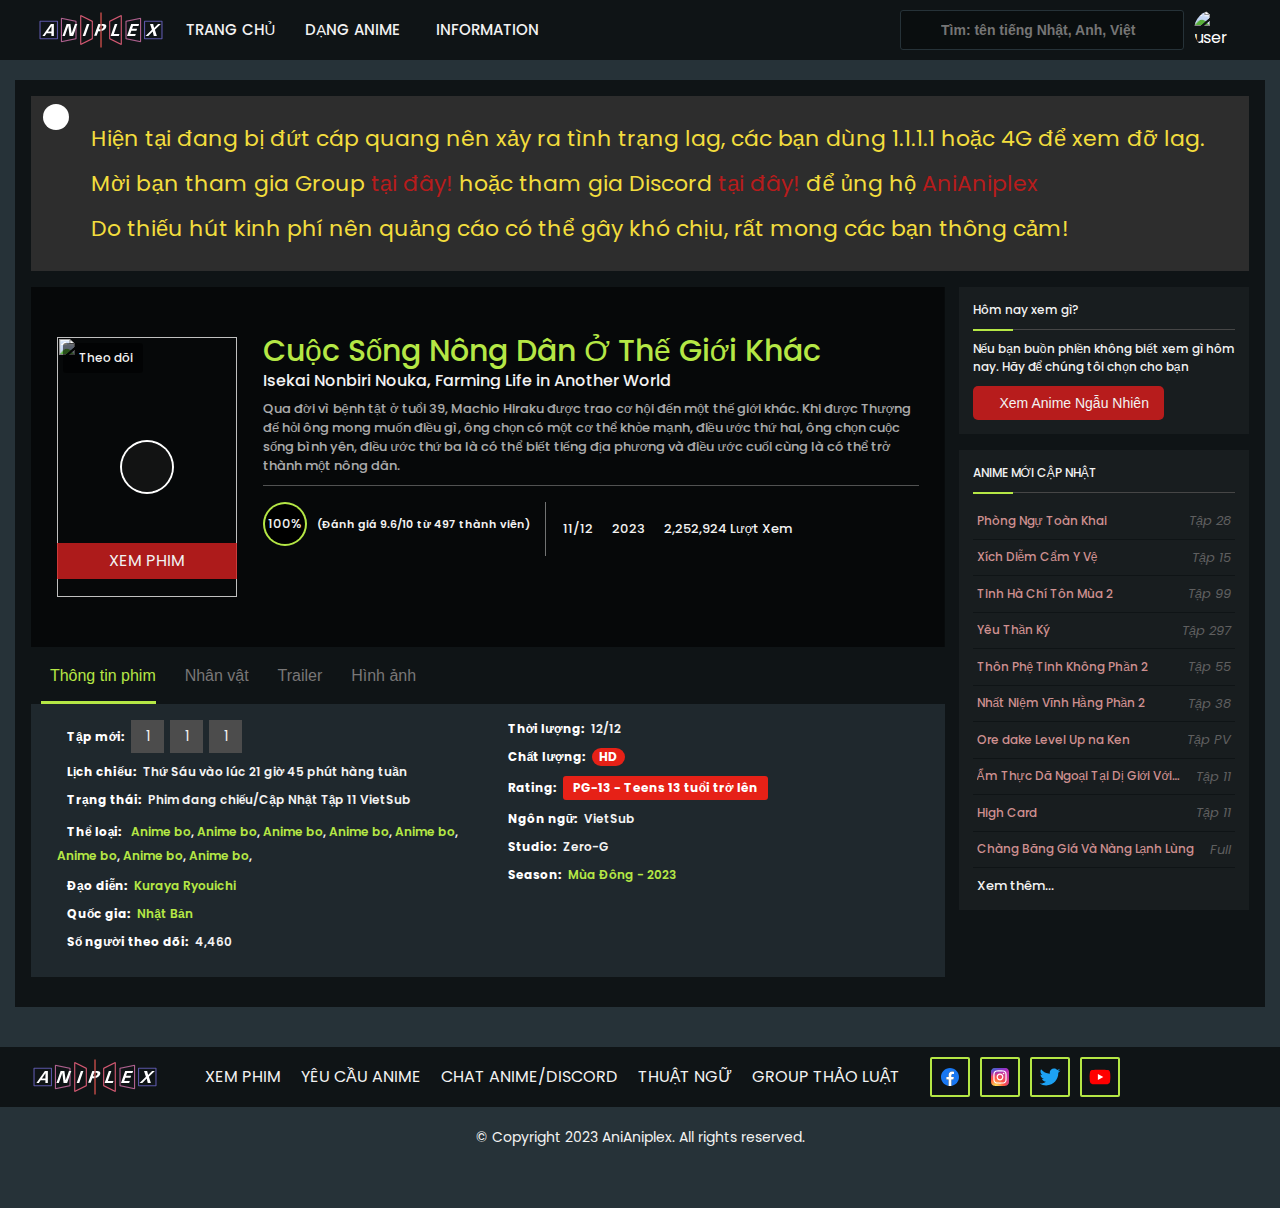
==== commit c993896a: "edit more" ====
--- a/src/main/resources/UI/detail.html
+++ b/src/main/resources/UI/detail.html
@@ -303,9 +303,9 @@
                                                         <li>
                                                             <i class="fa-regular fa-circle-dot"></i><strong>Tập mới:</strong>
                                                             <div class="newEpisode">
-                                                                <div>12</div>
-                                                                <div>11</div>
-                                                                <div>10</div>
+                                                                <a href="" class="d-block">1</a>
+                                                                <a href="" class="d-block">1</a>
+                                                                <a href="" class="d-block">1</a>
                                                             </div>
                                                         </li>
                                                         <li>
@@ -315,9 +315,14 @@
                                                         <li>
                                                             <i class="fa-regular fa-circle-dot"></i><strong>Trạng thái:</strong><span>Phim đang chiếu/Cập Nhật Tập 11 VietSub</span>
                                                         </li>
-                                                        <li>
+                                                        <li class="d-block">
                                                             <i class="fa-regular fa-circle-dot"></i><strong>Thể loại:</strong
-                                                            ><span class="text-primary1">Anime bộ, Seinen, Romance, Slice of Life, Harem, Fantasy, Comedy, Adventure</span>
+                                                            ><span>
+                                                                <a href="" class="text-primary1">Anime bo</a>, <a href="" class="text-primary1">Anime bo</a>,
+                                                                <a href="" class="text-primary1">Anime bo</a>, <a href="" class="text-primary1">Anime bo</a>,
+                                                                <a href="" class="text-primary1">Anime bo</a>, <a href="" class="text-primary1">Anime bo</a>,
+                                                                <a href="" class="text-primary1">Anime bo</a>, <a href="" class="text-primary1">Anime bo</a>,
+                                                            </span>
                                                         </li>
                                                         <li>
                                                             <i class="fa-regular fa-circle-dot"></i><strong>Đạo diễn:</strong><span class="text-primary1">Kuraya Ryouichi</span>
--- a/src/main/resources/UI/assets/css/detail.css
+++ b/src/main/resources/UI/assets/css/detail.css
@@ -236,7 +236,6 @@
 .nav {
     --bs-nav-link-padding-x: 1rem;
     --bs-nav-link-padding-y: 0.5rem;
-    --bs-nav-link-font-weight: ;
     --bs-nav-link-color: var(--bs-link-color);
     --bs-nav-link-hover-color: var(--bs-link-hover-color);
     --bs-nav-link-disabled-color: var(--bs-secondary-color);
@@ -363,7 +362,7 @@
     color: #f2f2f2;
     font-weight: 600;
 }
-.info-wrapper span.text-primary1 {
+.info-wrapper .text-primary1 {
     color: #b5e745;
 }
 .info-wrapper strong {
@@ -378,10 +377,12 @@
     gap: 6px;
     font-size: 14px;
 }
-.info-wrapper .newEpisode > div {
+.info-wrapper .newEpisode a {
     background-color: #4c4c4c;
     padding: 6px 10px;
+    min-width: 33px;
     cursor: pointer;
+    text-align: center;
 }
 .info-wrapper .qualityHD {
     font-size: 12px;
@@ -437,3 +438,6 @@
     margin-top: 10px;
     font-weight: 600;
 }
+li.d-block {
+    display: block !important;
+}
